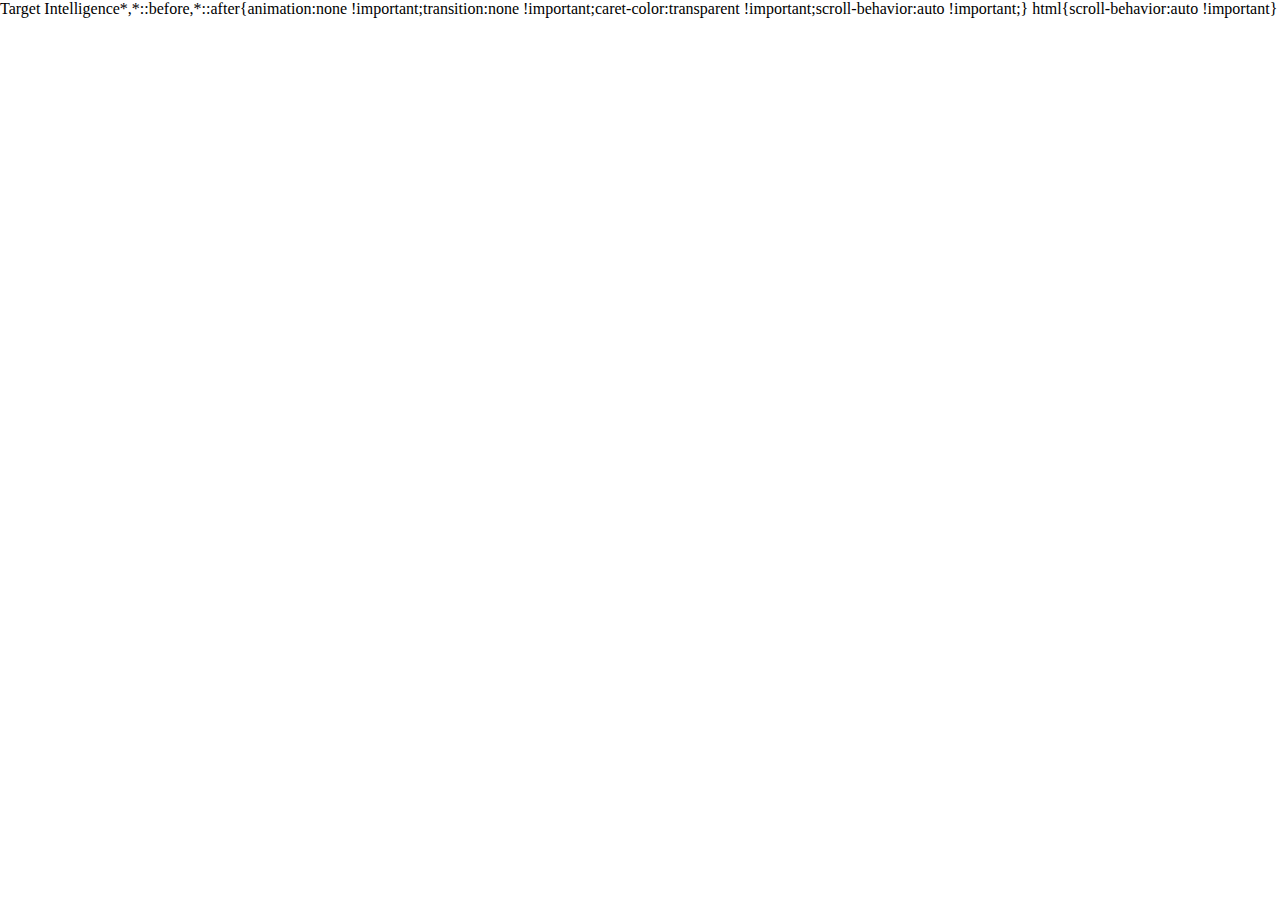
==== src/fron-end/pages/index.html @ d13c5973 "struct" ====
<!doctype html>
<html lang="ru">
<head>
    <meta charset="UTF-8">
    <meta name="viewport"
          content="width=device-width, user-scalable=no, initial-scale=1.0, maximum-scale=1.0, minimum-scale=1.0">
    <meta http-equiv="X-UA-Compatible" content="ie=edge">
    <title>Target Intelligence</title>
    <link rel="stylesheet" href="../styles/style.css">
</head>
<body>

</body>
</html>
---- src/fron-end/styles/style.css ----
* {
    display: flex;
    position: relative;
    padding: 0;
    margin: 0;
    box-sizing: border-box;
}
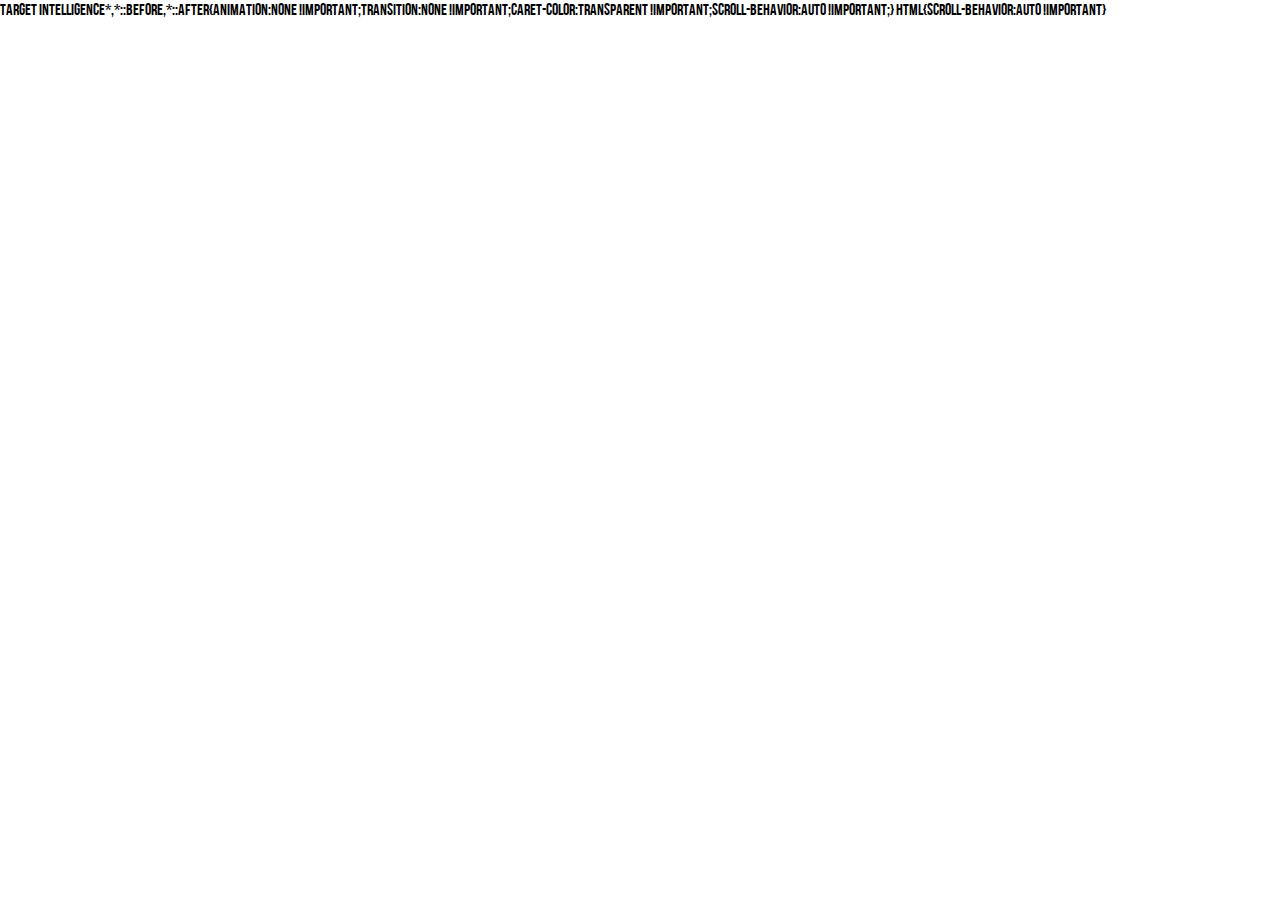
==== commit 09acee35: "добавила assets" ====
--- a/src/fron-end/pages/index.html
+++ b/src/fron-end/pages/index.html
@@ -7,6 +7,7 @@
     <meta http-equiv="X-UA-Compatible" content="ie=edge">
     <title>Target Intelligence</title>
     <link rel="stylesheet" href="../styles/style.css">
+    <link rel="icon" href="../assets/icon-browser.png" type="image/png"/>
 </head>
 <body>
 
--- a/src/fron-end/styles/style.css
+++ b/src/fron-end/styles/style.css
@@ -1,7 +1,14 @@
+@font-face {
+    font-family: Babes;
+    src: url("../fonts/BebasNeueCyrillicRegular.ttf");
+}
+
 * {
     display: flex;
     position: relative;
     padding: 0;
     margin: 0;
     box-sizing: border-box;
+    font-family: Babes;
 }
+
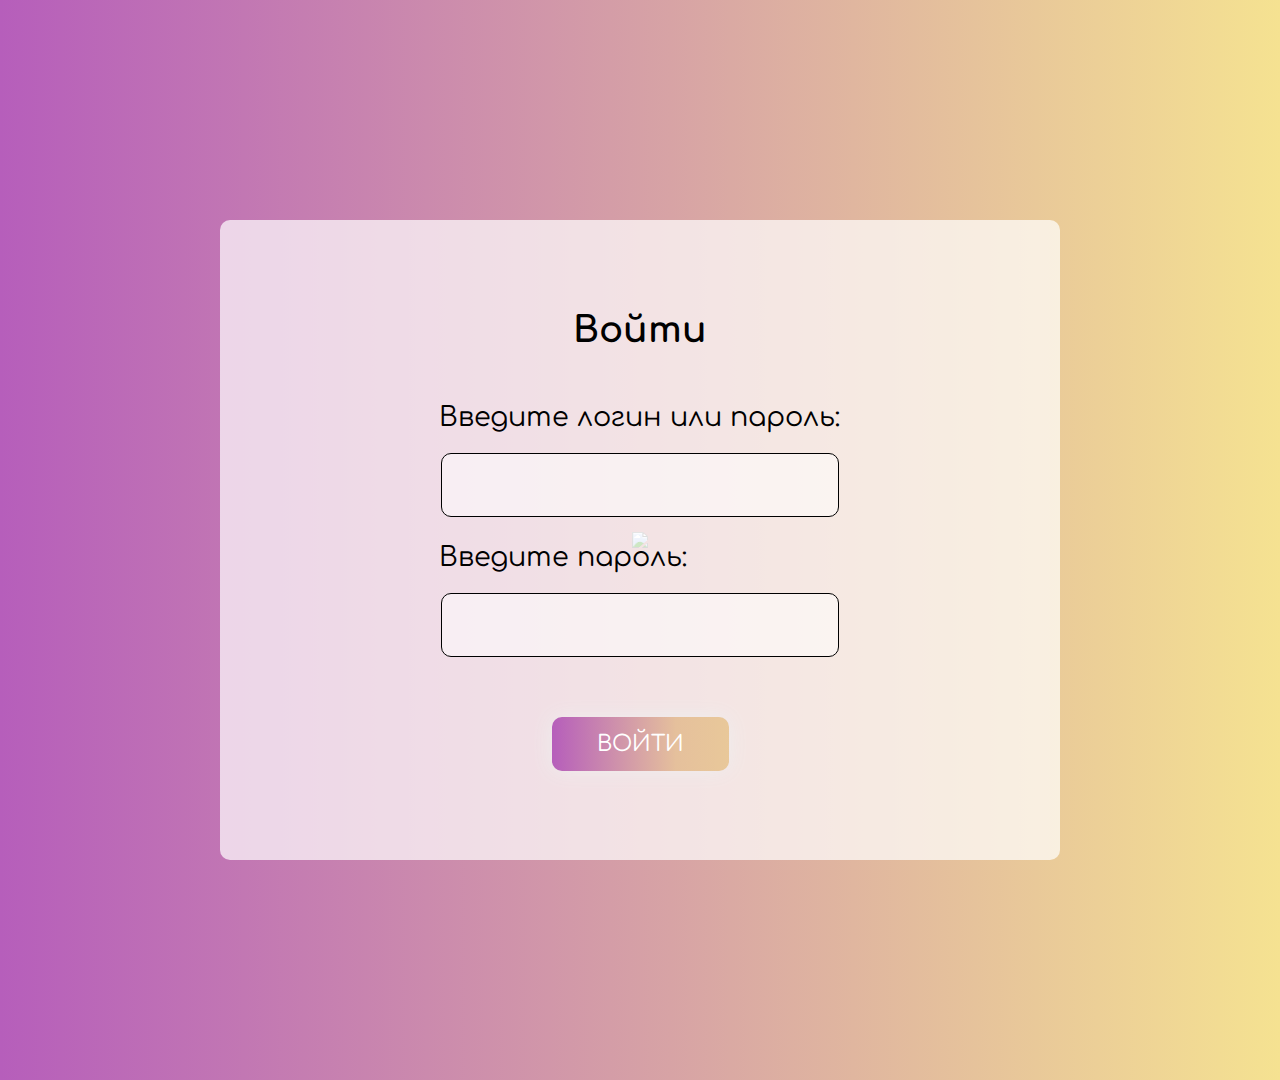
==== commit 7f370fbb: "last page:" ====
--- a/src/fron-end/pages/index.html
+++ b/src/fron-end/pages/index.html
@@ -1,15 +1,29 @@
 <!doctype html>
-<html lang="ru">
+<html>
 <head>
     <meta charset="UTF-8">
     <meta name="viewport"
           content="width=device-width, user-scalable=no, initial-scale=1.0, maximum-scale=1.0, minimum-scale=1.0">
     <meta http-equiv="X-UA-Compatible" content="ie=edge">
+
+    <link rel="stylesheet" href="../styles/style.css">
+    <link rel="stylesheet" href="../chart.js/Chart.min.css">
+    <link rel="icon" href="../assets/icon-browser.png" type="image/png"/>
     <title>Target Intelligence</title>
-    <link rel="stylesheet" href="../styles/style.css">
-    <link rel="icon" href="../assets/icon-browser.png" type="image/png"/>
 </head>
 <body>
 
+    <section class="flex center authorization">
+        <form class="flex center login">
+            <h3 class="flex h1">Войти</h3>
+            <label class="flex lb">Введите логин или пароль:</label>
+            <input type="email" class="flex in">
+            <label class="flex lb">Введите пароль:</label>
+            <input type="password" class="flex in" id="in">
+            <button class="flex center suc">Войти</button>
+        </form>
+        <img src="../assets/bg-point.svg" class="flex point">
+    </section>
+    <script src="../chart.js/Chart.min.js"></script>
 </body>
 </html>
--- a/src/fron-end/styles/style.css
+++ b/src/fron-end/styles/style.css
@@ -1,14 +1,96 @@
-@font-face {
-    font-family: Babes;
-    src: url("../fonts/BebasNeueCyrillicRegular.ttf");
+@import url('https://fonts.googleapis.com/css2?family=Comfortaa:wght@300;400;500;600;700&display=swap');
+
+:root {
+    --blac: #000000;
 }
 
 * {
-    display: flex;
     position: relative;
     padding: 0;
     margin: 0;
     box-sizing: border-box;
-    font-family: Babes;
+    font-family: 'Comfortaa', cursive;
+    overflow: hidden;
 }
 
+.flex {
+    display: flex;
+}
+
+.center {
+    align-items: center;
+    justify-content: center;
+}
+
+.authorization {
+    height: 1080px;
+    background: linear-gradient(90deg, #B65EBB 0%, #F5E291 100%);
+}
+
+.authorization .login {
+    width: 840px;
+    height: 640px;
+    background: rgba(255, 255, 255, 0.7);
+    border-radius: 10px;
+    flex-direction: column;
+    z-index: 1;
+}
+
+.authorization .login .h1 {
+    font-size: 36px;
+    line-height: 41px;
+    color: var(--blac);
+    margin-bottom: 51px;
+}
+
+.authorization .login .lb {
+    width: 402px;
+    font-size: 27px;
+    line-height: 31px;
+    color: var(--blac);
+    margin-bottom: 20px;
+    justify-content: flex-start;
+    white-space: nowrap;
+}
+
+.authorization .login .in {
+    width: 398px;
+    height: 64px;
+    background: rgba(255, 255, 255, 0.5);
+    border: 1px solid #000000;
+    border-radius: 10px;
+    outline: none;
+    padding-left: 15px;
+    font-size: 24px;
+    margin-bottom: 25px;
+}
+
+.authorization .login #in {
+    margin-bottom: 60px;
+}
+
+.authorization .suc {
+    background-image: linear-gradient(to right, #b65ebb 0%, #e5c09c  35%, #f5e291  100%);
+    padding: 15px 45px;
+    text-align: center;
+    text-transform: uppercase;
+    transition: 0.5s;
+    background-size: 200% auto;
+    color: white;
+    box-shadow: 0 0 20px #eee;
+    border-radius: 10px;
+    border: none;
+    cursor: pointer;
+    font-size: 22px;
+}
+
+.authorization .suc:hover {
+    background-position: right center; /* change the direction of the change here */
+    color: #fff;
+    text-decoration: none;
+}
+
+.point {
+    position: absolute;
+    z-index: 0;
+}
--- a/src/fron-end/chart.js/Chart.min.css
+++ b/src/fron-end/chart.js/Chart.min.css
@@ -0,0 +1 @@
+@keyframes chartjs-render-animation{from{opacity:.99}to{opacity:1}}.chartjs-render-monitor{animation:chartjs-render-animation 1ms}.chartjs-size-monitor,.chartjs-size-monitor-expand,.chartjs-size-monitor-shrink{position:absolute;direction:ltr;left:0;top:0;right:0;bottom:0;overflow:hidden;pointer-events:none;visibility:hidden;z-index:-1}.chartjs-size-monitor-expand>div{position:absolute;width:1000000px;height:1000000px;left:0;top:0}.chartjs-size-monitor-shrink>div{position:absolute;width:200%;height:200%;left:0;top:0}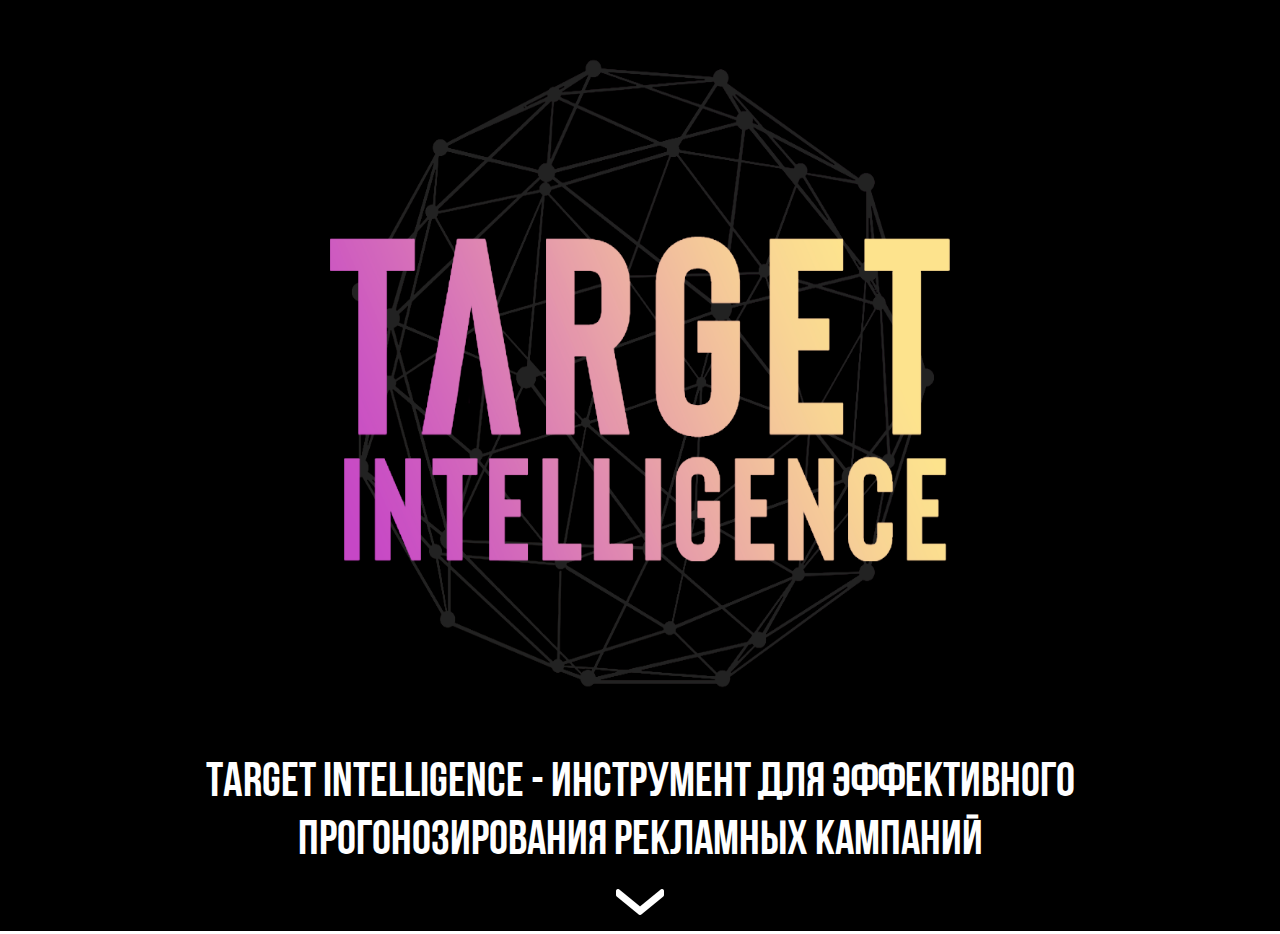
==== commit a60a090e: "главная станица первый слайд" ====
--- a/src/fron-end/pages/index.html
+++ b/src/fron-end/pages/index.html
@@ -1,29 +1,21 @@
 <!doctype html>
-<html>
+<html lang="ru">
 <head>
     <meta charset="UTF-8">
     <meta name="viewport"
           content="width=device-width, user-scalable=no, initial-scale=1.0, maximum-scale=1.0, minimum-scale=1.0">
     <meta http-equiv="X-UA-Compatible" content="ie=edge">
-
+    <title>Target Intelligence</title>
     <link rel="stylesheet" href="../styles/style.css">
-    <link rel="stylesheet" href="../chart.js/Chart.min.css">
     <link rel="icon" href="../assets/icon-browser.png" type="image/png"/>
-    <title>Target Intelligence</title>
 </head>
 <body>
-
-    <section class="flex center authorization">
-        <form class="flex center login">
-            <h3 class="flex h1">Войти</h3>
-            <label class="flex lb">Введите логин или пароль:</label>
-            <input type="email" class="flex in">
-            <label class="flex lb">Введите пароль:</label>
-            <input type="password" class="flex in" id="in">
-            <button class="flex center suc">Войти</button>
-        </form>
-        <img src="../assets/bg-point.svg" class="flex point">
+    <section class="landing">
+        <img src="../assets/MyLogo1.png" alt="Logo" class="landing_logo">
+        <span>Target intelligence - инструмент для эффективного прогонозирования рекламных кампаний</span>
+        <button class="landing_btn">
+            <img src="../assets/icon-down.png" alt="">
+        </button>
     </section>
-    <script src="../chart.js/Chart.min.js"></script>
 </body>
 </html>
--- a/src/fron-end/styles/style.css
+++ b/src/fron-end/styles/style.css
@@ -1,7 +1,6 @@
-@import url('https://fonts.googleapis.com/css2?family=Comfortaa:wght@300;400;500;600;700&display=swap');
-
-:root {
-    --blac: #000000;
+@font-face {
+    font-family: Babes;
+    src: url("../fonts/BebasNeueCyrillicRegular.ttf");
 }
 
 * {
@@ -9,8 +8,7 @@
     padding: 0;
     margin: 0;
     box-sizing: border-box;
-    font-family: 'Comfortaa', cursive;
-    overflow: hidden;
+    font-family: Babes;
 }
 
 .flex {
@@ -22,75 +20,42 @@
     justify-content: center;
 }
 
-.authorization {
-    height: 1080px;
-    background: linear-gradient(90deg, #B65EBB 0%, #F5E291 100%);
+.landing {
+    display: flex;
+    flex-direction: column;
+    justify-content: center;
+    align-items: center;
+    background-color: #000000;
+    width: 100%;
 }
 
-.authorization .login {
-    width: 840px;
-    height: 640px;
-    background: rgba(255, 255, 255, 0.7);
-    border-radius: 10px;
-    flex-direction: column;
-    z-index: 1;
+.landing_logo {
+    width: 650px;
+    height: 650px;
+    background-color: #000000;
+    margin-top: 50px;
+    margin-bottom: 50px;
 }
 
-.authorization .login .h1 {
-    font-size: 36px;
-    line-height: 41px;
-    color: var(--blac);
-    margin-bottom: 51px;
+
+.landing span {
+    width: 1085px;
+    height: 121px;
+    text-align: center;
+    color: #FFFFFF;
+    font-size: 48px;
+    line-height: 58px;
 }
 
-.authorization .login .lb {
-    width: 402px;
-    font-size: 27px;
-    line-height: 31px;
-    color: var(--blac);
-    margin-bottom: 20px;
-    justify-content: flex-start;
-    white-space: nowrap;
+.landing_btn {
+    width: 60px;
+    height: 60px;
+    border: none;
+    cursor: pointer;
+    background: transparent;
 }
 
-.authorization .login .in {
-    width: 398px;
-    height: 64px;
-    background: rgba(255, 255, 255, 0.5);
-    border: 1px solid #000000;
-    border-radius: 10px;
-    outline: none;
-    padding-left: 15px;
-    font-size: 24px;
-    margin-bottom: 25px;
+.landing_btn img {
+    width: 60px;
+    height: 60px;
 }
-
-.authorization .login #in {
-    margin-bottom: 60px;
-}
-
-.authorization .suc {
-    background-image: linear-gradient(to right, #b65ebb 0%, #e5c09c  35%, #f5e291  100%);
-    padding: 15px 45px;
-    text-align: center;
-    text-transform: uppercase;
-    transition: 0.5s;
-    background-size: 200% auto;
-    color: white;
-    box-shadow: 0 0 20px #eee;
-    border-radius: 10px;
-    border: none;
-    cursor: pointer;
-    font-size: 22px;
-}
-
-.authorization .suc:hover {
-    background-position: right center; /* change the direction of the change here */
-    color: #fff;
-    text-decoration: none;
-}
-
-.point {
-    position: absolute;
-    z-index: 0;
-}
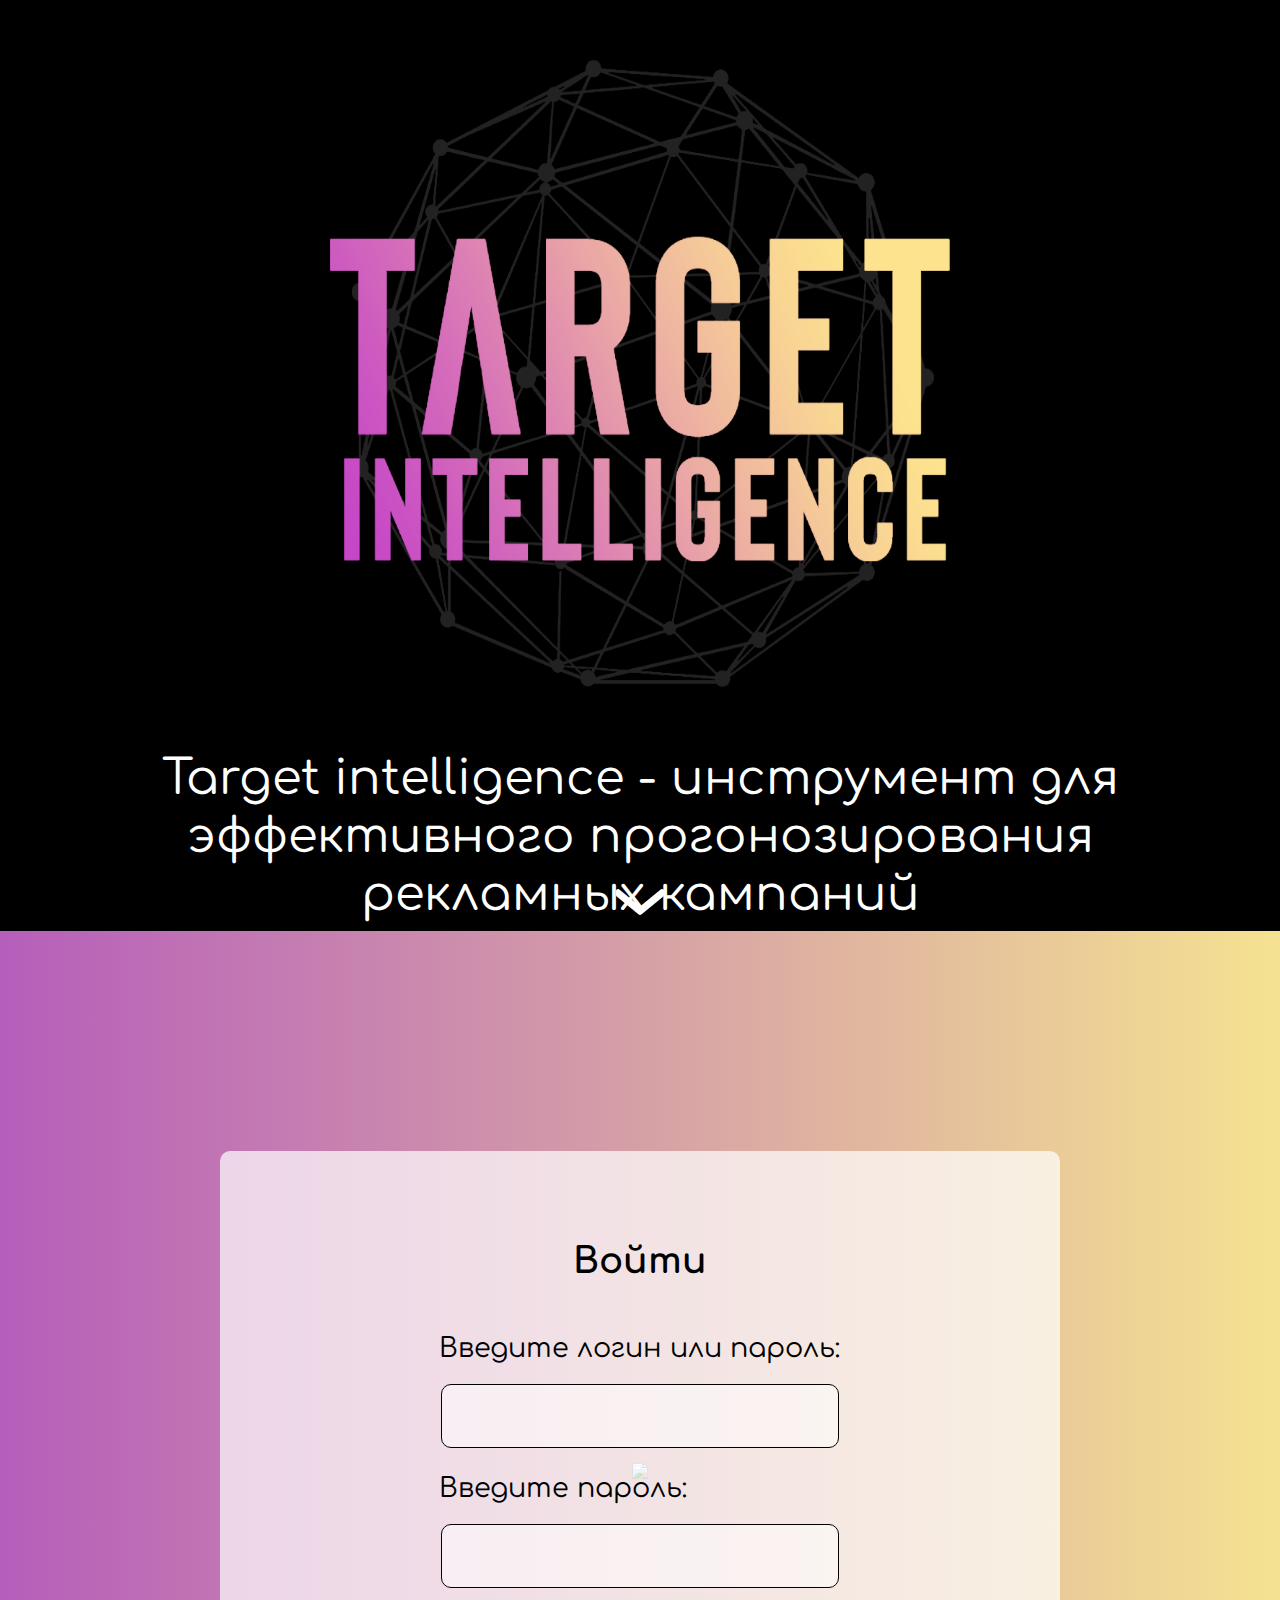
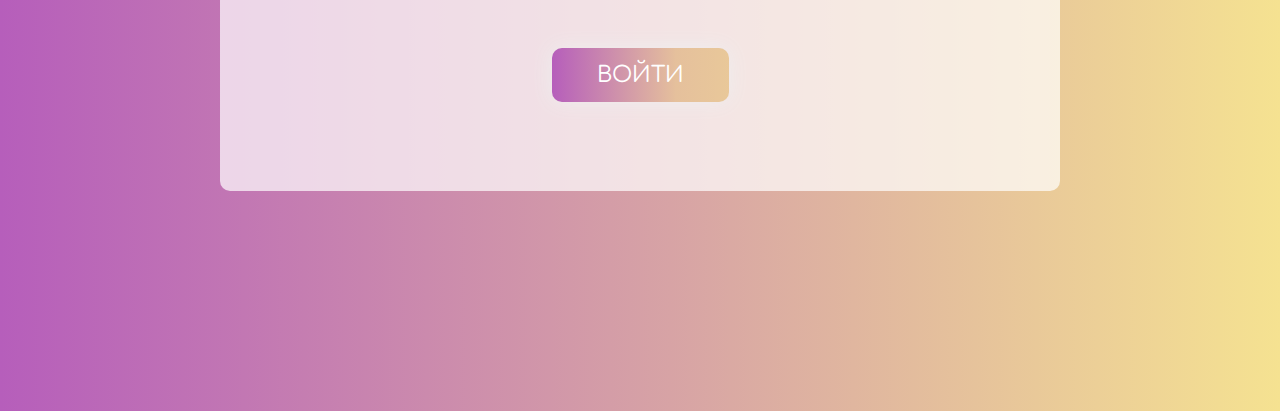
==== commit 2798f65f: "главная станица первый слайд" ====
--- a/src/fron-end/pages/index.html
+++ b/src/fron-end/pages/index.html
@@ -1,13 +1,15 @@
 <!doctype html>
-<html lang="ru">
+<html>
 <head>
     <meta charset="UTF-8">
     <meta name="viewport"
           content="width=device-width, user-scalable=no, initial-scale=1.0, maximum-scale=1.0, minimum-scale=1.0">
     <meta http-equiv="X-UA-Compatible" content="ie=edge">
+
+    <link rel="stylesheet" href="../styles/style.css">
+    <link rel="stylesheet" href="../chart.js/Chart.min.css">
+    <link rel="icon" href="../assets/icon-browser.png" type="image/png"/>
     <title>Target Intelligence</title>
-    <link rel="stylesheet" href="../styles/style.css">
-    <link rel="icon" href="../assets/icon-browser.png" type="image/png"/>
 </head>
 <body>
     <section class="landing">
@@ -17,5 +19,18 @@
             <img src="../assets/icon-down.png" alt="">
         </button>
     </section>
+
+    <section class="flex center authorization">
+        <form class="flex center login">
+            <h3 class="flex h1">Войти</h3>
+            <label class="flex lb">Введите логин или пароль:</label>
+            <input type="email" class="flex in">
+            <label class="flex lb">Введите пароль:</label>
+            <input type="password" class="flex in" id="in">
+            <button class="flex center suc">Войти</button>
+        </form>
+        <img src="../assets/bg-point.svg" class="flex point">
+    </section>
+    <script src="../chart.js/Chart.min.js"></script>
 </body>
 </html>
--- a/src/fron-end/styles/style.css
+++ b/src/fron-end/styles/style.css
@@ -1,6 +1,7 @@
-@font-face {
-    font-family: Babes;
-    src: url("../fonts/BebasNeueCyrillicRegular.ttf");
+@import url('https://fonts.googleapis.com/css2?family=Comfortaa:wght@300;400;500;600;700&display=swap');
+
+:root {
+    --blac: #000000;
 }
 
 * {
@@ -8,7 +9,78 @@
     padding: 0;
     margin: 0;
     box-sizing: border-box;
-    font-family: Babes;
+    font-family: 'Comfortaa', cursive;
+}
+
+.flex {
+    display: flex;
+}
+
+.center {
+    align-items: center;
+    justify-content: center;
+}
+
+.authorization {
+    height: 1080px;
+    background: linear-gradient(90deg, #B65EBB 0%, #F5E291 100%);
+}
+
+.authorization .login {
+    width: 840px;
+    height: 640px;
+    background: rgba(255, 255, 255, 0.7);
+    border-radius: 10px;
+    flex-direction: column;
+    z-index: 1;
+}
+
+.authorization .login .h1 {
+    font-size: 36px;
+    line-height: 41px;
+    color: var(--blac);
+    margin-bottom: 51px;
+}
+
+.authorization .login .lb {
+    width: 402px;
+    font-size: 27px;
+    line-height: 31px;
+    color: var(--blac);
+    margin-bottom: 20px;
+    justify-content: flex-start;
+    white-space: nowrap;
+}
+
+.authorization .login .in {
+    width: 398px;
+    height: 64px;
+    background: rgba(255, 255, 255, 0.5);
+    border: 1px solid #000000;
+    border-radius: 10px;
+    outline: none;
+    padding-left: 15px;
+    font-size: 24px;
+    margin-bottom: 25px;
+}
+
+.authorization .login #in {
+    margin-bottom: 60px;
+}
+
+.authorization .suc {
+    background-image: linear-gradient(to right, #b65ebb 0%, #e5c09c  35%, #f5e291  100%);
+    padding: 15px 45px;
+    text-align: center;
+    text-transform: uppercase;
+    transition: 0.5s;
+    background-size: 200% auto;
+    color: white;
+    box-shadow: 0 0 20px #eee;
+    border-radius: 10px;
+    border: none;
+    cursor: pointer;
+    font-size: 22px;
 }
 
 .flex {
@@ -59,3 +131,14 @@
     width: 60px;
     height: 60px;
 }
+
+.authorization .suc:hover {
+    background-position: right center; /* change the direction of the change here */
+    color: #fff;
+    text-decoration: none;
+}
+
+.point {
+    position: absolute;
+    z-index: 0;
+}
--- a/src/fron-end/chart.js/Chart.min.css
+++ b/src/fron-end/chart.js/Chart.min.css
@@ -0,0 +1 @@
+@keyframes chartjs-render-animation{from{opacity:.99}to{opacity:1}}.chartjs-render-monitor{animation:chartjs-render-animation 1ms}.chartjs-size-monitor,.chartjs-size-monitor-expand,.chartjs-size-monitor-shrink{position:absolute;direction:ltr;left:0;top:0;right:0;bottom:0;overflow:hidden;pointer-events:none;visibility:hidden;z-index:-1}.chartjs-size-monitor-expand>div{position:absolute;width:1000000px;height:1000000px;left:0;top:0}.chartjs-size-monitor-shrink>div{position:absolute;width:200%;height:200%;left:0;top:0}